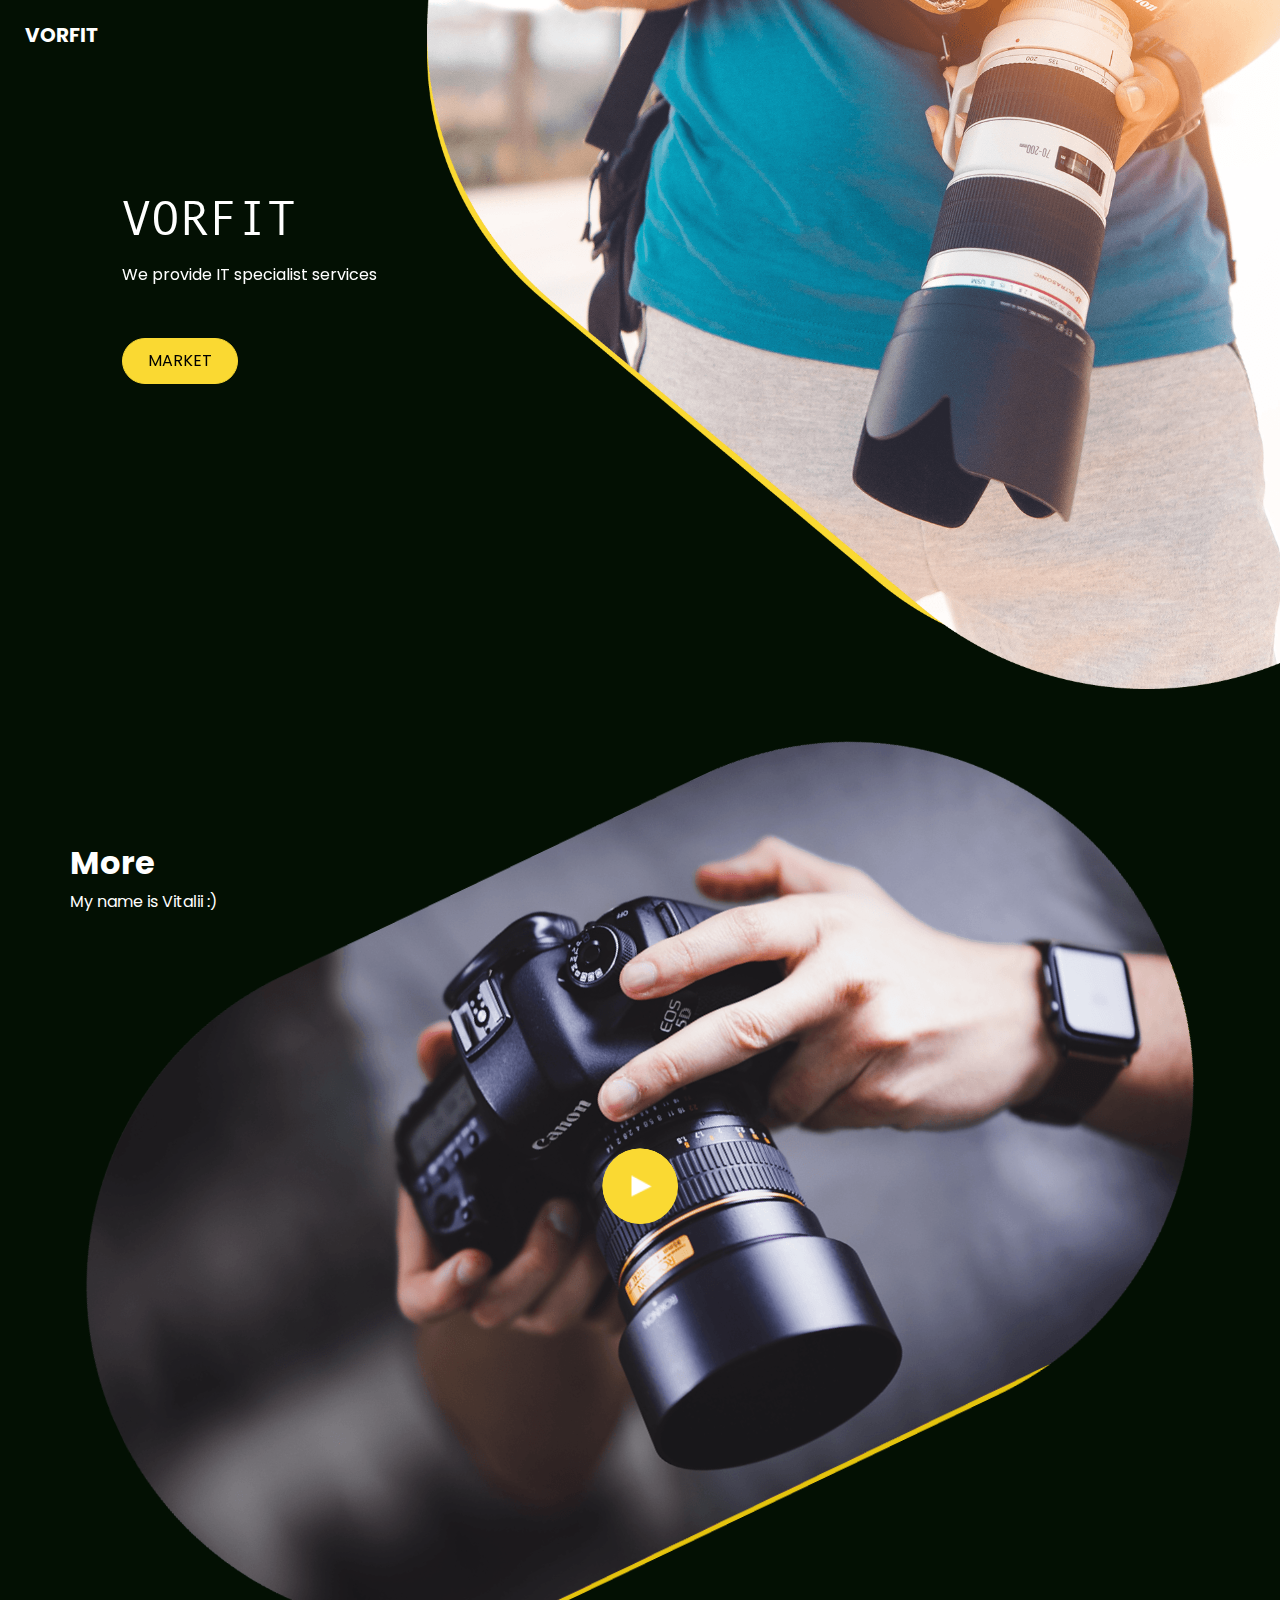
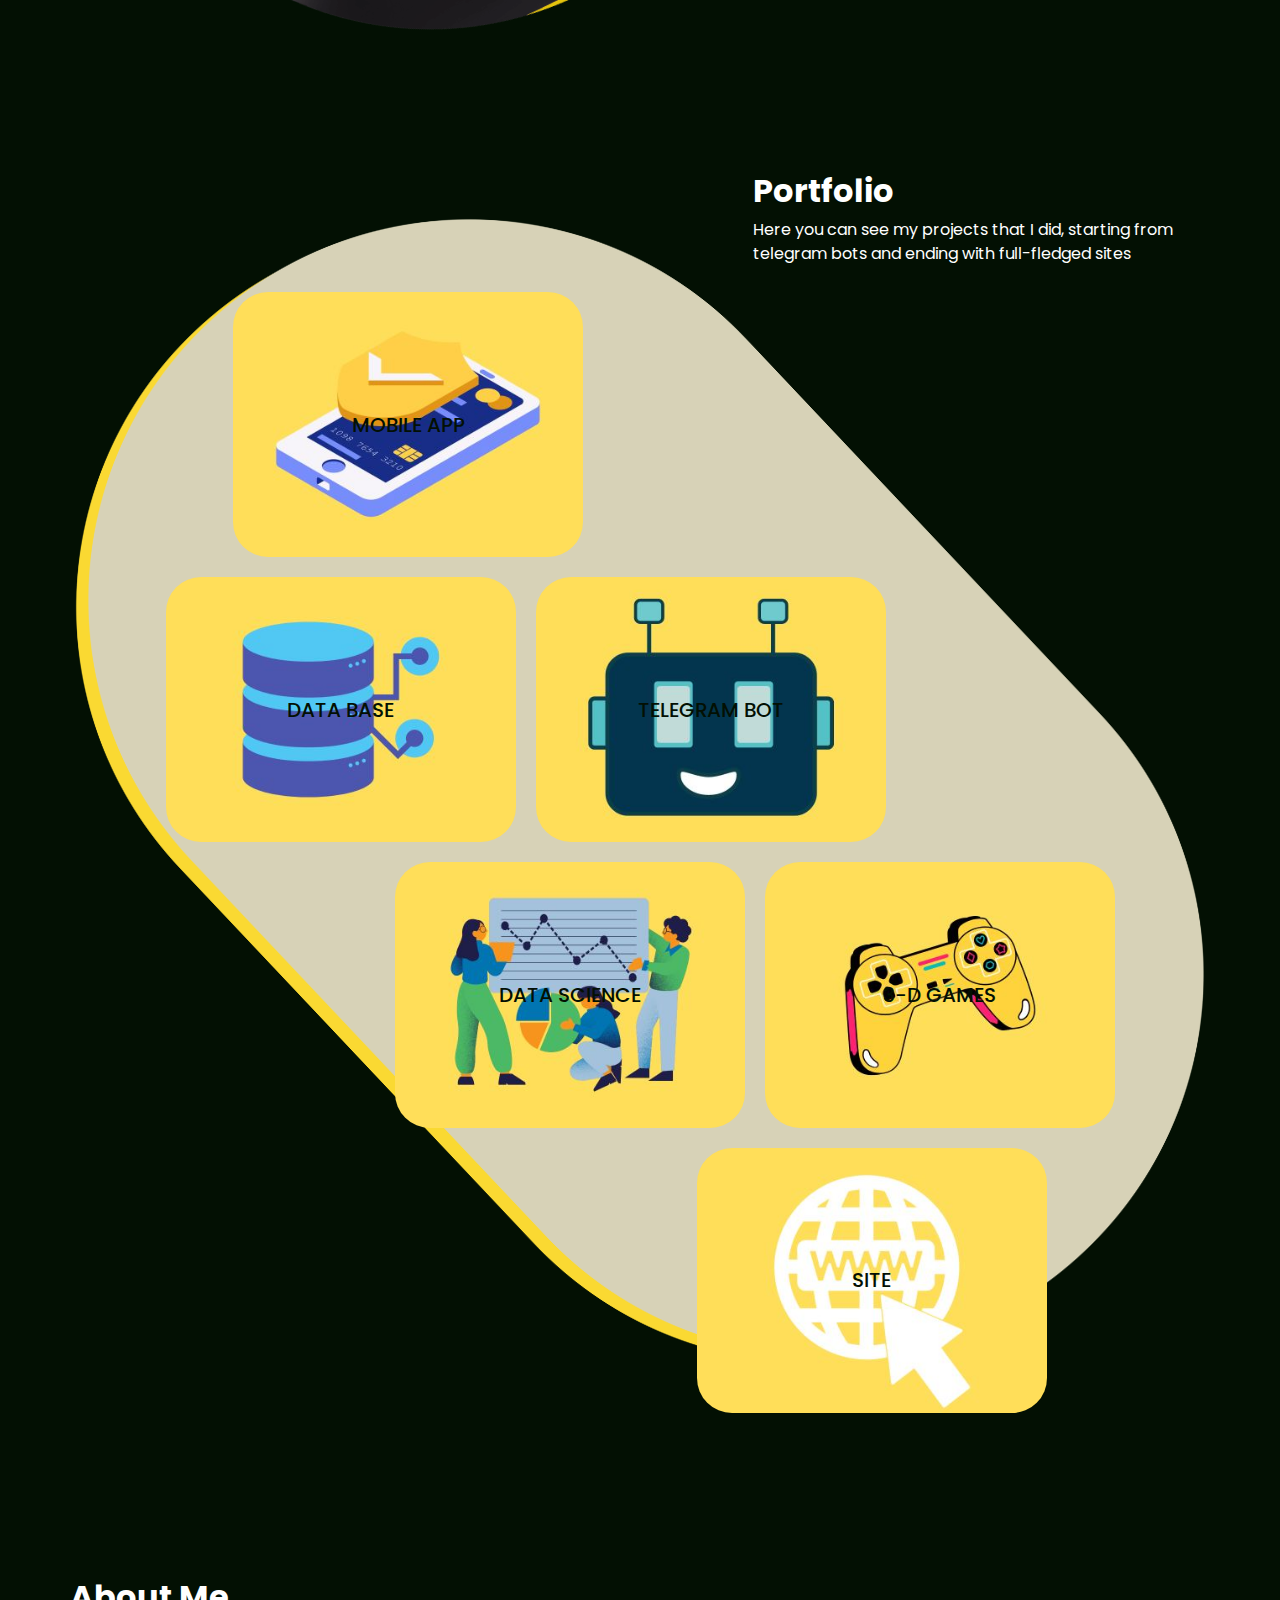
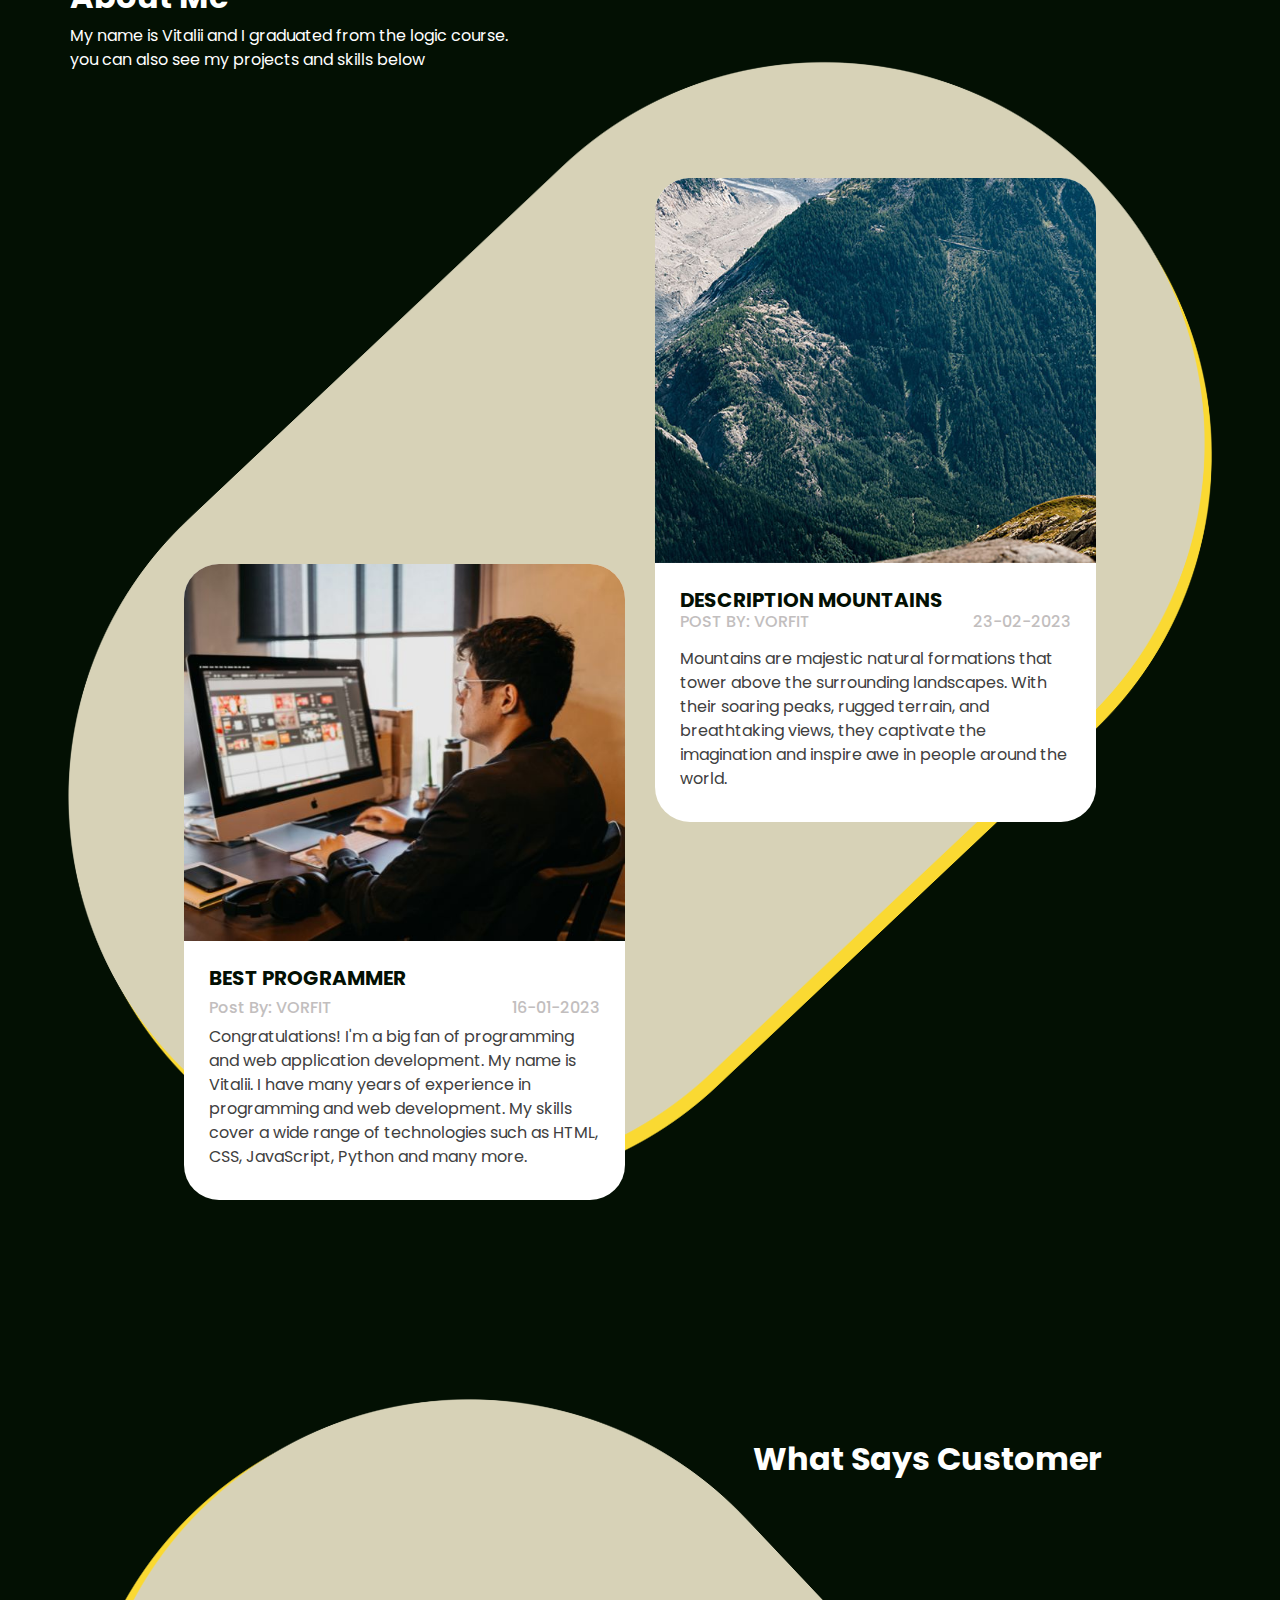
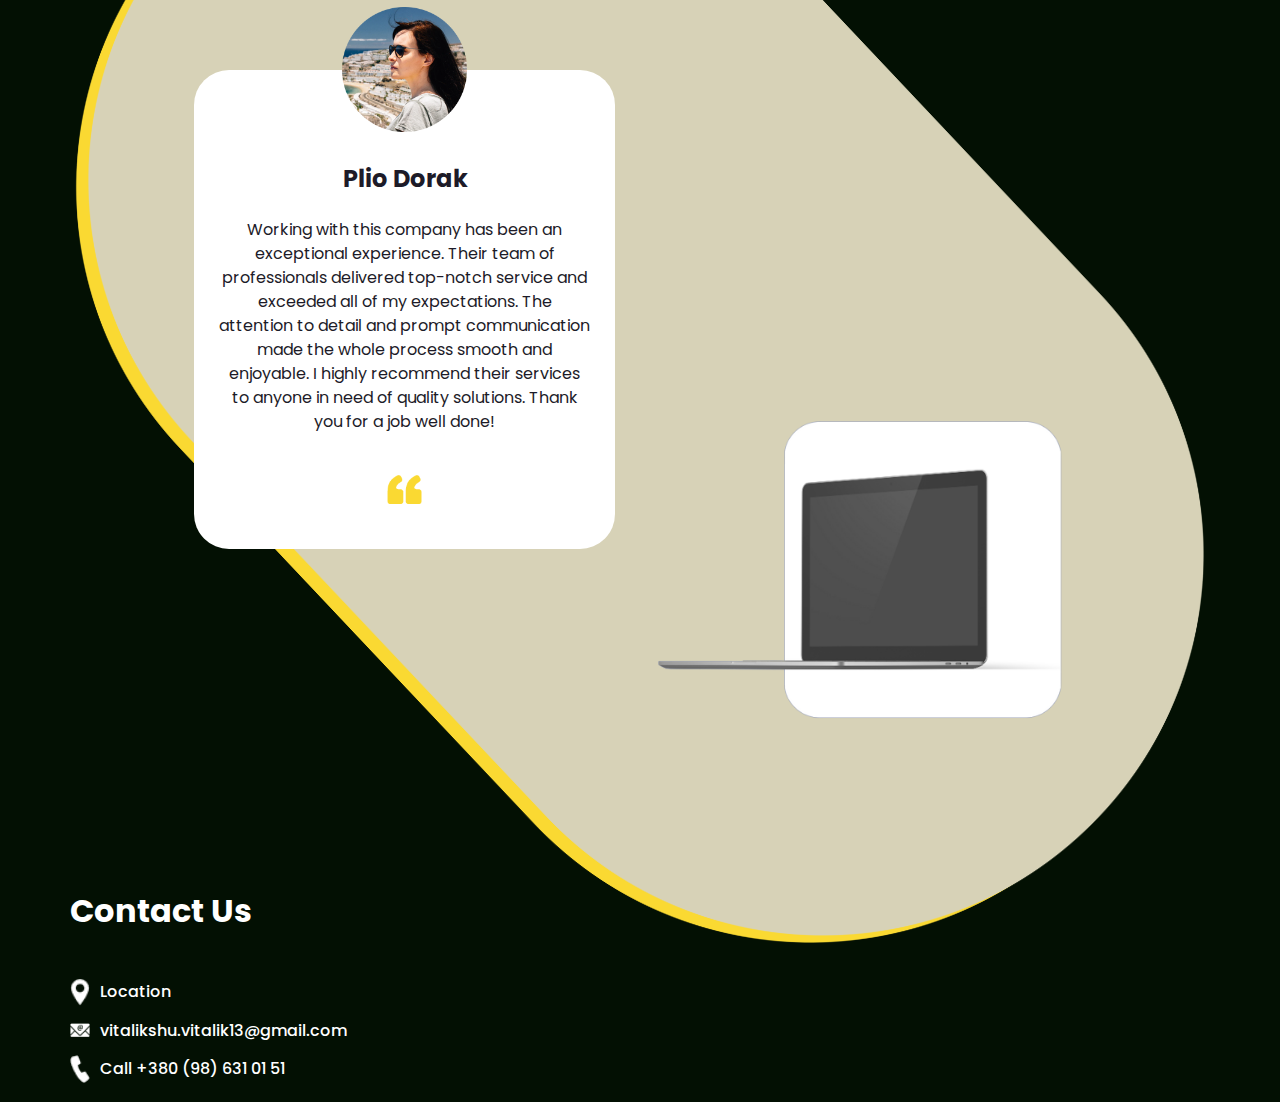
==== Site/templates/index.html @ 0510f601 "Add files via upload" ====
<!DOCTYPE html>
<html lang="en">

<head>
  <!-- Basic -->
  <meta charset="utf-8" />
  <meta http-equiv="X-UA-Compatible" content="IE=edge" />
  <!-- Mobile Metas -->
  <meta name="viewport" content="width=device-width, initial-scale=1, shrink-to-fit=no" />
  <!-- Site Metas -->
  <meta name="keywords" content="" />
  <meta name="description" content="" />
  <meta name="author" content="" />

  <title>VORFIT</title>

  <!-- slider stylesheet -->
  <link rel="stylesheet" type="text/css" href="https://cdnjs.cloudflare.com/ajax/libs/OwlCarousel2/2.3.4/assets/owl.carousel.min.css" />

  <!-- bootstrap core css -->
  <link rel="stylesheet" type="text/css" href="../static/css/bootstrap.css" />

  <!-- Custom styles for this template -->
  <link href="../static/css/style.css" rel="stylesheet" />
  <!-- responsive style -->
  <link href="../static/css/responsive.css" rel="stylesheet" />
</head>

<body>
  <div class="hero_area">
    <!-- header section strats -->
    <header class="header_section">
      <div class="container-fluid">
        <nav class="navbar navbar-expand-lg custom_nav-container d-block">
          <div class="main_nav_menu">
            <a class="navbar-brand" href="/">
              <span>
                VORFIT
              </span>
            </a>
            </div>
          </div>
        </nav>
      </div>
    </header>
    <!-- end header section -->

    <!-- slider section -->
    <section class=" slider_section position-relative">
      <div class="container-fluid">
        <div class="row slider-row">
          <div class="col-lg-3 offset-lg-1">
            <div id="carouselExampleIndicators" class="carousel slide" data-ride="carousel">
              <div class="carousel-inner">
                <div class="carousel-item active">
                  <div class="detail-box">
                    <h1>
                      VORFIT <br />

                    </h1>
                    <p>
                     We provide IT specialist services
                    </p>
                    <div>
                      <a href="/market">
                        Market
                      </a>
                    </div>
                  </div>
                </div>
                <div class="carousel-item">
                  <div class="detail-box">
                    <h1>
                      VORFIT <br />

                    </h1>
                    <p>
                        We provide IT specialist services
                    </p>
                    <div>
                      <a href="/market">
                        Market
                      </a>
                    </div>
                  </div>
                </div>
              </div>
              <div class="carousel_control-box">
                
              </div>
            </div>
          </div>
          <div class="col-lg-8 px-0">
            <div class="img-box">
              <img src="../static/img/slider-img.png" alt="" />
            </div>
          </div>
        </div>
      </div>
    </section>
  </div>



  <section class="about_section layout_padding">
    <div class="container">
      <div class="row">
        <div class="col-md-5">
          <div class="detail-box">
            <div class="heading_container">
              <h2>
                More
              </h2>
              <p>
                My name is Vitalii :)
              </p>
            </div>
          </div>
        </div>
      </div>
    </div>
    <div class="img-box">
      <div class="play_btn">
        <a href="#">
          <img src="../static/img/play.png" alt="" />
        </a>
      </div>
      <img src="../static/img/about-img.png" class="about-img" alt="" />
    </div>
  </section>


  <section class="gallery_section layout_padding-top">
    <div class="container">
      <div class="row">
        <div class="col-lg-5 ml-auto">
          <div class="heading_container">
            <h2>
              Portfolio
            </h2>
            <p>
                Here you can see my projects that I did, starting from telegram bots and ending with full-fledged sites
            </p>
          </div>
        </div>
      </div>
    </div>
    <div class="gallery_container">
      <div class="gallery_bg">
        <img src="../static/img/gallery-bg.png" alt="" />
      </div>
      <div class="container">
        <div class="gallery_box">
          <div class="box b1">
            <div class="img-box">
              <img src="../static/img/gallery-1.jpg" alt="" />
              <h5>
                Mobile App
              </h5>
            </div>
          </div>
          <div class="box b2">
            <div class="img-box">
              <img src="../static/img/gallery-2.jpg" alt="" />
              <h5>
                Data Base
              </h5>
            </div>
            <div class="img-box">
              <img src="../static/img/gallery-3.jpg" alt="" />
              <h5>
                Telegram Bot
              </h5>
            </div>
          </div>
          <div class="box b3">
            <div class="img-box">
              <img src="../static/img/gallery-4.jpg" alt="" />
              <h5>
                Data Science
              </h5>
            </div>
            <div class="img-box">
              <img src="../static/img/gallery-5.jpg" alt="" />
              <h5>
                3-D Games
              </h5>
            </div>
          </div>
          <div class="box b4">
            <div class="img-box">
              <img src="../static/img/gallery-6.jpg" alt="" />
              <h5>
                Site
              </h5>
            </div>
          </div>
        </div>
      </div>
    </div>
  </section>
  <!-- end gallery section -->

  <!-- blog section -->

  <section class="blog_section layout_padding">
    <div class="container">
      <div class="row">
        <div class="col-md-5">
          <div class="detail-box">
            <div class="heading_container">
              <h2>
                About Me
              </h2>
              <p>
                  My name is Vitalii and I graduated from the logic course. you can also see my projects and skills below
              </p>
            </div>
          </div>
        </div>
      </div>
    </div>
    <div class="blog_container">
      <div class="blog_bg">
        <img src="../static/img/gallery-bg.png" alt="" />
      </div>
      <div class="container">
        <div class="blog_box">
          <div class="row">
            <div class="col-md-6">
              <div class="box b1">
                <div class="img-box">
                  <img src="../static/img/blog1.jpg" alt="" />
                </div>
                <div class="blog-detail">
                  <div class="blog_title">
                    <h5>
                      Best Programmer
                    </h5>
                    <div class="blog_post">
                      <h6>
                        Post By: VORFIT
                      </h6>
                      <h6>
                        16-01-2023
                      </h6>
                    </div>
                  </div>
                  <p>
                     Congratulations! I'm a big fan of programming and web application development. My name is Vitalii. I have many years of experience in programming and web development. My skills cover a wide range of technologies such as HTML, CSS, JavaScript, Python and many more.
                  </p>
                </div>
              </div>
            </div>
            <div class="col-md-6">
              <div class="box b2">
                <div class="img-box">
                  <img src="../static/img/blog2.jpg" alt="" />
                </div>
                <div class="blog-detail">
                  <div class="blog_title">
                    <h5>
                      Description Mountains
                    <div class="blog_post">
                      <h6>
                        Post By: VORFIT
                      </h6>
                      <h6>
                        23-02-2023
                      </h6>
                    </div>
                  </div>
                  <p>
                    Mountains are majestic natural formations that tower above the surrounding landscapes. With their soaring peaks, rugged terrain, and breathtaking views, they captivate the imagination and inspire awe in people around the world.
                  </p>
                </div>
              </div>
            </div>
          </div>
        </div>
      </div>
    </div>
  </section>

  <!-- end blog section -->

  <!-- client section -->

  <section class="client_section layout_padding">
    <div class="container">
      <div class="row">
        <div class="col-lg-5 ml-auto">
          <div class="heading_container">
            <h2>
              What Says Customer
            </h2>
          </div>
        </div>
      </div>
    </div>
    <div class="client_container">
      <div class="client_bg">
        <img src="../static/img/gallery-bg.png" alt="" />
      </div>
      <div class="container">
        <div class="client_box">
          <div class="row">
            <div class="col-lg-6">
              <div class="box b1">
                <div class="client_content-box layout_padding">
                        <div class="img-box">
                          <img src="../static/img/client.png" alt="" />
                        </div>
                        <div class="detail-box">
                          <h4>
                            Plio Dorak
                          </h4>
                          <p>
                             Working with this company has been an exceptional experience. Their team of professionals delivered top-notch service and exceeded all of my expectations. The attention to detail and prompt communication made the whole process smooth and enjoyable. I highly recommend their services to anyone in need of quality solutions. Thank you for a job well done!
                          </p>
                          <img src="../static/img/quote.png" alt="" />
                        </div>

                </div>
              </div>
            </div>
            <div class="col-lg-6">
              <div class="box b2">
                <div class="camera_img-box">
                  <img src="../static/img/camera.png" alt="" />
                </div>
              </div>
            </div>
          </div>
        </div>
      </div>
    </div>
  </section>

  <!-- end client section -->

  <!-- info section -->

  <section class="info_section ">
    <div class="info_container layout_padding-top">
      <div class="container">
        <div class="heading_container">
          <h2>
            Contact Us
          </h2>
        </div>
        <div class="info_main">
          <div class="row">
            <div class="col-md-4 col-lg-3">
              <div class="info_contact ">
                <a href="#" class="link-box">
                  <div class="img-box">
                    <img src="../static/img/location.png" alt="" />
                  </div>
                  <div class="detail-box">
                    <h6>
                      Location
                    </h6>
                  </div>
                </a>
                <a href="#" class="link-box">
                  <div class="img-box">
                    <img src="../static/img/mail.png" alt="" />
                  </div>
                  <div class="detail-box">
                    <h6>
                      vitalikshu.vitalik13@gmail.com
                    </h6>
                  </div>
                </a>
                <a href="#" class="link-box">
                  <div class="img-box">
                    <img src="../static/img/call.png" alt="" />
                  </div>
                  <div class="detail-box">
                    <h6>
                      Call +380 (98) 631 01 51
                    </h6>
                  </div>
                </a>
              </div>
            </div>
            </div>
          </div>
        </div>
      </div>
    </div>
  </section>



</body>

</html>
---- Site/static/css/style.css ----
@import url("https://fonts.googleapis.com/css2?family=Open+Sans:wght@400;700&family=Poppins:wght@400;500;700&display=swap");
@font-face {
  font-family: "Andale Mono";
  src: url(../fonts/AndaleMono.ttf);
}

html {
  scroll-behavior: smooth;
  overflow-x: hidden;
}

body {
  font-family: "Poppins", sans-serif;
  color: #ffffff;
  background-color: #031003;
}

.layout_margin {
  margin-top: 90px;
  margin-bottom: 90px;
}

.layout_padding {
  padding-top: 120px;
  padding-bottom: 120px;
}

.layout_padding2 {
  padding-top: 45px;
  padding-bottom: 45px;
}

.layout_padding2-top {
  padding-top: 45px;
}

.layout_padding2-bottom {
  padding-bottom: 45px;
}

.layout_padding-top {
  padding-top: 120px;
}

.layout_padding-bottom {
  padding-bottom: 120px;
}

.heading_container {
  display: -webkit-box;
  display: -ms-flexbox;
  display: flex;
  -webkit-box-orient: vertical;
  -webkit-box-direction: normal;
      -ms-flex-direction: column;
          flex-direction: column;
  -webkit-box-align: start;
      -ms-flex-align: start;
          align-items: flex-start;
  color: #ffffff;
}

.heading_container h2 {
  font-weight: bold;
}

.heading_container a {
  display: inline-block;
  background: #fad932;
  color: #000000;
  padding: 10px 35px;
  border-radius: 30px;
  border: 1px solid #fad932;
  -webkit-transition: all 0.3s;
  transition: all 0.3s;
  text-transform: uppercase;
  margin-top: 15px;
}

.heading_container a:hover {
  background: transparent;
  color: #fad932;
}

@-webkit-keyframes hueAnimate {
  0% {
    -webkit-filter: hue-rotate(0deg);
            filter: hue-rotate(0deg);
  }
  100% {
    -webkit-filter: hue-rotate(360deg);
            filter: hue-rotate(360deg);
  }
}

@keyframes hueAnimate {
  0% {
    -webkit-filter: hue-rotate(0deg);
            filter: hue-rotate(0deg);
  }
  100% {
    -webkit-filter: hue-rotate(360deg);
            filter: hue-rotate(360deg);
  }
}

/*header section*/
.hero_area {
  position: relative;
}

.sub_page .info_section .social_box {
  -webkit-filter: invert(100%);
          filter: invert(100%);
}

.header_section .container-fluid {
  padding-right: 25px;
  padding-left: 25px;
}

.header_section .nav_container {
  margin: 0 auto;
}

.custom_nav-container.navbar-expand-lg .navbar-nav .nav-link img {
  width: 22px;
  margin-right: 15px;
}

.custom_nav-container.navbar-expand-lg .navbar-nav .nav-link {
  padding: 0px 25px;
  color: #fefeff;
  text-align: center;
  font-family: "Roboto", sans-serif;
}

.custom_menu-btn {
  z-index: 9;
  position: absolute;
  left: 0;
  top: 15px;
}

.custom_menu-btn button {
  outline: none;
  border: none;
  background-color: transparent;
}

.custom_menu-btn span {
  display: block;
  width: 35px;
  height: 5px;
  background-color: #fff;
  margin: 7px 0;
  -webkit-transition: all 0.3s;
  transition: all 0.3s;
}

.custom_menu-btn .s-2 {
  -webkit-transition: all 0.1s;
  transition: all 0.1s;
}

.menu_btn-style {
  position: fixed;
  left: 22px;
  top: 15px;
}

.menu_btn-style button {
  -webkit-transform: translateX(14px);
          transform: translateX(14px);
}

.menu_btn-style button .s-1 {
  -webkit-transform: rotate(45deg) translateY(17px);
          transform: rotate(45deg) translateY(17px);
}

.menu_btn-style button .s-2 {
  -webkit-transform: translateX(-100px);
          transform: translateX(-100px);
}

.menu_btn-style button .s-3 {
  -webkit-transform: rotate(-45deg) translateY(-17px);
          transform: rotate(-45deg) translateY(-17px);
}

.position-unset {
  position: unset;
}

.navbar-expand-lg .navbar-collapse {
  -webkit-box-flex: 0;
      -ms-flex-positive: 0;
          flex-grow: 0;
}

.overlay {
  height: 100%;
  width: 0;
  position: fixed;
  z-index: 1;
  top: 0;
  left: 0;
  background: rgba(3, 16, 3, 0.95);
  overflow-x: hidden;
  -webkit-transition: 0.5s;
  transition: 0.5s;
}

.overlay .closebtn {
  position: absolute;
  top: 0;
  right: 30px;
  font-size: 60px;
}

.overlay a {
  display: inline-block;
  padding: 10px 15px;
  text-decoration: none;
  font-size: 18px;
  text-transform: uppercase;
  color: #ffffff;
  margin: 10px 0;
  display: block;
  -webkit-transition: 0.3s;
  transition: 0.3s;
  border: 1.5px solid #ffffff;
  border-radius: 5px;
  width: 190px;
}

.overlay a:hover {
  border-color: transparent;
  background-color: #ffffff;
}

.overlay-content {
  position: relative;
  top: 20%;
  width: 100%;
  text-align: center;
  margin-top: 30px;
  display: -webkit-box;
  display: -ms-flexbox;
  display: flex;
  -webkit-box-orient: vertical;
  -webkit-box-direction: normal;
      -ms-flex-direction: column;
          flex-direction: column;
  -webkit-box-align: center;
      -ms-flex-align: center;
          align-items: center;
}

.menu_width {
  width: 100%;
}

.scroll-y-hidden {
  overflow-y: hidden;
}

a,
a:hover,
a:focus {
  text-decoration: none;
}

a:hover,
a:focus {
  color: initial;
}

.btn,
.btn:focus {
  outline: none !important;
  -webkit-box-shadow: none;
          box-shadow: none;
}

.fk_width {
  width: 105px;
}

.custom_nav-container .nav_search-btn {
  background-image: url(../img/search-icon.png);
  background-size: 18px;
  background-repeat: no-repeat;
  width: 35px;
  height: 35px;
  padding: 0;
  border: none;
  background-position: center;
}

.navbar-brand {
  display: -webkit-box;
  display: -ms-flexbox;
  display: flex;
}

.navbar-brand span {
  color: #ffffff;
  font-weight: bold;
  text-transform: uppercase;
}

.custom_nav-container {
  z-index: 99999;
  padding: 15px 0;
  -webkit-box-pack: start;
      -ms-flex-pack: start;
          justify-content: flex-start;
}

.custom_nav-container .navbar-toggler {
  outline: none;
}

.custom_nav-container .navbar-toggler .navbar-toggler-icon {
  background-image: url(../images/menu.png);
  background-size: 55px;
}

.main_nav_menu {
  display: -webkit-box;
  display: -ms-flexbox;
  display: flex;
}

.user_option {
  display: -webkit-box;
  display: -ms-flexbox;
  display: flex;
  -webkit-box-align: center;
      -ms-flex-align: center;
          align-items: center;
  margin-left: 45px;
}

.user_option a {
  display: -webkit-box;
  display: -ms-flexbox;
  display: flex;
  -webkit-box-align: center;
      -ms-flex-align: center;
          align-items: center;
  margin-right: 35px;
  color: #ffffff;
  text-transform: uppercase;
}

.user_option a img {
  width: 20px;
  margin-right: 10px;
}

.user_option a span {
  color: #ffffff;
}

/*end header section*/
.slider_section {
  padding-top: 45px;
}

.slider_section #carouselExampleIndicators {
  -webkit-box-flex: 1;
      -ms-flex: 1;
          flex: 1;
}

.slider_section .detail-box {
  color: #ffffff;
  margin-top: 75px;
}

.slider_section .detail-box h1 {
  font-size: 3rem;
  font-family: "Andale Mono";
}

.slider_section .detail-box p {
  margin-top: 15px;
}

.slider_section .detail-box a {
  display: inline-block;
  background: #fad932;
  color: #000000;
  padding: 10px 25px;
  border-radius: 30px;
  border: 1px solid #fad932;
  -webkit-transition: all 0.3s;
  transition: all 0.3s;
  text-transform: uppercase;
  margin-top: 35px;
}

.slider_section .detail-box a:hover {
  background: transparent;
  color: #fad932;
}

.slider_section .img-box {
  margin-top: -125px;
}

.slider_section .img-box img {
  width: 100%;
}

.slider_section .img-box::before {
  content: "";
  position: absolute;
  top: -135px;
  left: 0;
  width: 100%;
  height: 100%;
  background: -webkit-gradient(linear, left top, left bottom, from(#000000), color-stop(transparent), to(transparent));
  background: linear-gradient(to bottom, #000000, transparent, transparent);
  z-index: 1;
  display: none;
}

.slider_section .carousel_control-box {
  display: -webkit-box;
  display: -ms-flexbox;
  display: flex;
  -webkit-box-align: center;
      -ms-flex-align: center;
          align-items: center;
  margin-top: 45px;
}

.slider_section .carousel_btn-container {
  width: 95px;
  min-width: 95px;
  display: -webkit-box;
  display: -ms-flexbox;
  display: flex;
  -webkit-box-pack: justify;
      -ms-flex-pack: justify;
          justify-content: space-between;
  z-index: 999;
}

.slider_section .carousel_btn-container .carousel-control-prev,
.slider_section .carousel_btn-container .carousel-control-next {
  position: unset;
  width: 45px;
  height: 45px;
  border: none;
  border-radius: 100%;
  opacity: 1;
  background-repeat: no-repeat;
  background-size: 10px;
  background-position: center;
  border: 1.5px solid #ffffff;
  background-color: transparent;
}

.slider_section .carousel_btn-container .carousel-control-prev:hover,
.slider_section .carousel_btn-container .carousel-control-next:hover {
  background-color: #fad932;
  border-color: transparent;
}

.slider_section .carousel_btn-container .carousel-control-prev {
  background-image: url(../img/prev.png);
}

.slider_section .carousel_btn-container .carousel-control-next {
  background-image: url(../img/next.png);
}

.slider_section .carousel-indicators {
  width: 550px;
  min-width: 550px;
  position: relative;
  margin: 0;
  margin-left: 35px;
  -webkit-box-pack: justify;
      -ms-flex-pack: justify;
          justify-content: space-between;
}

.slider_section .carousel-indicators::before {
  content: "";
  width: calc(100% - 75px);
  height: 1px;
  position: absolute;
  top: 50%;
  left: calc(50% - 8px);
  -webkit-transform: translate(-50%, -50%);
          transform: translate(-50%, -50%);
  background-color: #ffffff;
}

.slider_section .carousel-indicators .ol_design {
  width: 20px;
  height: 20px;
  position: absolute;
  top: 50%;
  left: calc(0% + 35px);
  -webkit-transform: translate(-50%, -50%);
          transform: translate(-50%, -50%);
  border-radius: 100%;
  background-color: #fad932;
  -webkit-transition: all .3s;
  transition: all .3s;
  z-index: 2;
}

.slider_section .carousel-indicators li {
  height: auto;
  border: none;
  opacity: 1;
  color: #ffffff;
  text-indent: 0;
  background-color: transparent;
}

.about_section .detail-box {
  margin: 35px auto;
  position: relative;
  z-index: 2;
}

.about_section .img-box {
  width: 90%;
  margin: auto;
  position: relative;
  background-repeat: no-repeat;
  margin-top: -125px;
}

.about_section .img-box .play_btn {
  background: #fad932;
  display: -webkit-box;
  display: -ms-flexbox;
  display: flex;
  -webkit-box-align: center;
      -ms-flex-align: center;
          align-items: center;
  -webkit-box-pack: center;
      -ms-flex-pack: center;
          justify-content: center;
  border-radius: 100%;
  width: 75px;
  height: 75px;
  position: absolute;
  z-index: 3;
  top: 50%;
  left: 50%;
  -webkit-transform: translate(-50%, -50%);
          transform: translate(-50%, -50%);
}

.about_section .img-box .play_btn button {
  -webkit-box-shadow: none;
          box-shadow: none;
  background-color: transparent;
  border: none;
  position: relative;
  z-index: 5;
}

.about_section .img-box .play_btn a {
  background: #fad932;
  display: -webkit-box;
  display: -ms-flexbox;
  display: flex;
  -webkit-box-align: center;
      -ms-flex-align: center;
          align-items: center;
  -webkit-box-pack: center;
      -ms-flex-pack: center;
          justify-content: center;
  border-radius: 100%;
  width: 75px;
  height: 75px;
  position: relative;
  z-index: 5;
}

.about_section .img-box .play_btn img {
  width: 20px;
  margin-left: 3px;
}

.about_section .img-box .play_btn::before {
  content: "";
  width: 100%;
  height: 100%;
  position: absolute;
  top: 50%;
  left: 50%;
  background: #fad932;
  opacity: 1;
  border-radius: 100%;
  -webkit-transform: translate(-50%, -50%);
          transform: translate(-50%, -50%);
}

.about_section .img-box .play_btn::before {
  z-index: 2;
  -webkit-animation: before-animation 1500ms infinite;
          animation: before-animation 1500ms infinite;
}

@-webkit-keyframes before-animation {
  0% {
    -webkit-transform: translateX(-50%) translateY(-50%) translateZ(0) scale(1);
            transform: translateX(-50%) translateY(-50%) translateZ(0) scale(1);
    opacity: 1;
  }
  100% {
    -webkit-transform: translateX(-50%) translateY(-50%) translateZ(0) scale(1.5);
            transform: translateX(-50%) translateY(-50%) translateZ(0) scale(1.5);
    opacity: 0;
  }
}

@keyframes before-animation {
  0% {
    -webkit-transform: translateX(-50%) translateY(-50%) translateZ(0) scale(1);
            transform: translateX(-50%) translateY(-50%) translateZ(0) scale(1);
    opacity: 1;
  }
  100% {
    -webkit-transform: translateX(-50%) translateY(-50%) translateZ(0) scale(1.5);
            transform: translateX(-50%) translateY(-50%) translateZ(0) scale(1.5);
    opacity: 0;
  }
}

.about_section .img-box .about-img {
  width: 100%;
  -webkit-transform: rotate(-25deg);
          transform: rotate(-25deg);
  -webkit-animation: hueAnimate .7s infinite;
          animation: hueAnimate .7s infinite;
}

.about_section .btn-box {
  display: -webkit-box;
  display: -ms-flexbox;
  display: flex;
  -webkit-box-pack: center;
      -ms-flex-pack: center;
          justify-content: center;
  margin-top: 75px;
  margin-bottom: 175px;
}

.about_section .btn-box a {
  display: inline-block;
  background: #ffffff;
  color: #000000;
  padding: 10px 40px;
  border-radius: 30px;
  border: 1px solid #ffffff;
  -webkit-transition: all 0.3s;
  transition: all 0.3s;
}

.about_section .btn-box a:hover {
  background: transparent;
  color: #ffffff;
}

.gallery_section .gallery_container {
  position: relative;
  max-width: 1500px;
  margin: auto;
}

.gallery_section .gallery_container .gallery_bg {
  position: absolute;
  width: 100%;
  top: 10%;
  margin-left: 0;
  -webkit-transform: rotate(45deg);
          transform: rotate(45deg);
  z-index: -1;
}

.gallery_section .gallery_container .gallery_bg img {
  width: 100%;
}

.gallery_section .gallery_container .gallery_box {
  width: 85%;
  margin: auto;
}

.gallery_section .gallery_container .box {
  display: -webkit-box;
  display: -ms-flexbox;
  display: flex;
}

.gallery_section .gallery_container .box.b1 .img-box {
  margin-left: 8%;
}

.gallery_section .gallery_container .box.b3 {
  -webkit-box-pack: end;
      -ms-flex-pack: end;
          justify-content: flex-end;
}

.gallery_section .gallery_container .box.b4 {
  -webkit-box-pack: end;
      -ms-flex-pack: end;
          justify-content: flex-end;
}

.gallery_section .gallery_container .box.b4 .img-box {
  margin-right: 8%;
}

.gallery_section .gallery_container .box .img-box {
  position: relative;
  margin: 10px;
  border-radius: 35px;
  overflow: hidden;
  width: 350px;
}

.gallery_section .gallery_container .box .img-box img {
  width: 100%;
}

.gallery_section .gallery_container .box .img-box h5 {
  color: #031003;
  position: absolute;
  margin: 0;
  top: 50%;
  left: 50%;
  -webkit-transform: translate(-50%, -50%);
          transform: translate(-50%, -50%);
  text-transform: uppercase;
}

.blog_section .detail-box {
  margin: 35px auto;
  position: relative;
  z-index: 2;
}

.blog_section .blog_container {
  position: relative;
  max-width: 1500px;
  margin: auto;
}

.blog_section .blog_container .blog_bg {
  position: absolute;
  width: 100%;
  top: 10%;
  margin-left: 0;
  -webkit-transform: rotate(-45deg);
          transform: rotate(-45deg);
  z-index: -1;
}

.blog_section .blog_container .blog_bg img {
  width: 100%;
}

.blog_section .blog_box {
  width: 80%;
  margin: auto;
}

.blog_section .box {
  margin-top: 55px;
  background-color: #ffffff;
  border-radius: 35px;
  overflow: hidden;
}

.blog_section .box.b1 {
  margin-top: 100%;
}

.blog_section .box .img-box {
  position: relative;
}

.blog_section .box .img-box img {
  width: 100%;
}

.blog_section .box .blog-detail {
  padding: 25px 25px 15px;
}

.blog_section .box .blog-detail .blog_post {
  display: -webkit-box;
  display: -ms-flexbox;
  display: flex;
  -webkit-box-pack: justify;
      -ms-flex-pack: justify;
          justify-content: space-between;
}

.blog_section .box .blog-detail .blog_post h6 {
  color: #c2bebe;
}

.blog_section .box .blog-detail h5 {
  color: #031003;
  text-transform: uppercase;
  font-weight: bold;
}

.blog_section .box .blog-detail p {
  color: #404040;
}

.client_section .client_container {
  position: relative;
  max-width: 1500px;
  margin: auto;
}

.client_section .client_container .client_bg {
  position: absolute;
  width: 100%;
  top: 10%;
  margin-left: 0;
  -webkit-transform: rotate(45deg);
          transform: rotate(45deg);
  z-index: -1;
}

.client_section .client_container .client_bg img {
  width: 100%;
}

.client_section .client_box {
  width: 80%;
  margin: auto;
}

.client_section .box {
  position: relative;
}

.client_section .client_content-box {
  display: -webkit-box;
  display: -ms-flexbox;
  display: flex;
  -webkit-box-orient: vertical;
  -webkit-box-direction: normal;
      -ms-flex-direction: column;
          flex-direction: column;
  -webkit-box-align: center;
      -ms-flex-align: center;
          align-items: center;
  text-align: center;
  margin: 0 10px;
}

.client_section .client_content-box .img-box {
  width: 125px;
  border-radius: 100%;
  margin-bottom: -62px;
  position: relative;
  z-index: 2;
}

.client_section .client_content-box .img-box img {
  width: 100%;
}

.client_section .client_content-box .detail-box {
  padding: 95px 25px 45px 25px;
  background-color: #ffffff;
  border-radius: 35px;
}

.client_section .client_content-box .detail-box h4 {
  color: #1d1b28;
  font-weight: bold;
}

.client_section .client_content-box .detail-box p {
  color: #1d1b28;
  margin-top: 25px;
}

.client_section .client_content-box .detail-box img {
  width: 35px;
  margin-top: 25px;
}

.client_section .carousel-control-prev,
.client_section .carousel-control-next {
  width: 50px;
  height: 50px;
  background-color: #000000;
  opacity: 1;
  top: 50%;
  background-repeat: no-repeat;
  background-position: center;
  background-size: 12px;
  border-radius: 5px;
}

.client_section .carousel-control-prev:hover,
.client_section .carousel-control-next:hover {
  background-color: #fad932;
}

.client_section .carousel-control-prev {
  background-image: url(../img/prev-arrow.png);
  left: -65px;
}

.client_section .carousel-control-next {
  background-image: url(../img/next-arrow.png);
  right: -65px;
}

.client_section .camera_img-box {
  margin-top: 115%;
}

.client_section .camera_img-box img {
  width: 100%;
}

/* info section */
.info_section {
  position: relative;
  margin-top: -125px;
}

.info_section .heading_container {
  margin-bottom: 25px;
}

.info_section .info_main .row {
  -webkit-box-align: center;
      -ms-flex-align: center;
          align-items: center;
}

.info_section .info_logo {
  display: -webkit-box;
  display: -ms-flexbox;
  display: flex;
}

.info_section .info_logo img {
  width: 65px;
}

.info_section .social_box {
  display: -webkit-box;
  display: -ms-flexbox;
  display: flex;
  -webkit-box-align: center;
      -ms-flex-align: center;
          align-items: center;
  -webkit-box-pack: center;
      -ms-flex-pack: center;
          justify-content: center;
}

.info_section .social_box a {
  margin: 0 10px;
}

.info_section a {
  text-transform: none;
}

.info_section h5 {
  margin-bottom: 12px;
  font-size: 24px;
  color: #3eb4b8;
}

.info_section p {
  color: #323232;
}

.info_section ul {
  padding: 0;
}

.info_section ul li {
  list-style-type: none;
  margin: 3px 0;
}

.info_section ul li a {
  color: #ffffff;
}

.info_section .info_link-box {
  display: -webkit-box;
  display: -ms-flexbox;
  display: flex;
  -webkit-box-orient: vertical;
  -webkit-box-direction: normal;
      -ms-flex-direction: column;
          flex-direction: column;
}

.info_section .info_contact .link-box {
  display: -webkit-box;
  display: -ms-flexbox;
  display: flex;
  -webkit-box-align: center;
      -ms-flex-align: center;
          align-items: center;
  margin: 15px 0;
  color: #ffffff;
}

.info_section .info_contact .link-box .img-box {
  display: -webkit-box;
  display: -ms-flexbox;
  display: flex;
  -webkit-box-pack: center;
      -ms-flex-pack: center;
          justify-content: center;
  -webkit-box-align: center;
      -ms-flex-align: center;
          align-items: center;
  margin-right: 10px;
}

.info_section .info_contact .link-box .img-box img {
  width: 20px;
}

.info_section .info_contact .link-box h6 {
  margin-bottom: 0;
}

/* end info section */
/* footer section*/
.footer_section {
  color: #ffffff;
}

.footer_section p {
  margin: 0;
  padding: 20px 0;
}

.footer_section a {
  color: #ffffff;
}

.modal-dialog {
  max-width: 800px;
  margin: 30px auto;
}

.modal-body {
  position: relative;
  padding: 0px;
}

.close {
  position: absolute;
  right: -30px;
  top: 0;
  z-index: 999;
  font-size: 2rem;
  font-weight: normal;
  color: #fff;
  opacity: 1;
}
/*# sourceMappingURL=style.css.map */
---- Site/static/css/responsive.css ----
/* @media (min-width:1500px) {
    .gallery_section .gallery_container .gallery_bg {
        max-width: 1500px;
        left: 10%;

    }
}

@media (min-width:2000px) {
    .gallery_section .gallery_container .gallery_bg {
        left: 15%;

    }
} */

@media (max-width: 1260px) {}

@media (max-width: 1120px) {}

@media (max-width: 992px) {
    .main_nav_menu {
        justify-content: space-between;
    }

    .user_option {
        margin-left: 0;
    }

    .navbar-brand {
        margin-right: 0;
    }

    .slider-row {
        flex-direction: column-reverse;
    }

    .slider_section .img-box {
        margin-top: -135px;
    }

    .slider_section .detail-box {
        margin-top: 0;
    }

    .slider_section .img-box::before {
        display: block;
    }

    .slider_section .carousel-indicators {
        width: 450px;
        min-width: 450px;
    }

    .about_section .img-box {
        width: 100%;
        padding: 0 5px;
        margin-top: 0;
    }

    .gallery_section .gallery_container .gallery_bg {
        top: -75px;
    }

    .gallery_section .gallery_container .gallery_box {
        margin-top: 200px;
    }

    .blog_section .blog_container .blog_bg {
        top: 0;
    }

    .blog_section .blog_box {
        width: 100%;
    }

    .blog_section .box.b1 {
        margin-top: 35%;
    }

    .client_section .client_box {
        width: 100%;
    }

    .client_section .box {
        margin-top: 75px;
    }

    .client_section .camera_img-box {
        margin-top: 45px;
        padding-left: 45px;
    }

    .footer_section {
        text-align: center;
    }

    .social_box {
        filter: invert(100%);
    }

}

@media (max-width: 856px) {

    .client_section .carousel-control-prev,
    .client_section .carousel-control-next {
        top: 100%;

    }

    .client_section .carousel-control-prev {
        left: 50%;
        transform: translate(-105%, -50%);
    }

    .client_section .carousel-control-next {
        right: 50%;
        transform: translate(105%, -50%);
    }
}

@media (max-width: 767px) {

    .layout_padding {
        padding-top: 90px;
        padding-bottom: 90px;
    }

    .layout_padding-top {
        padding-top: 90px;
    }

    .layout_padding-bottom {
        padding-bottom: 90px;
    }


    .info_section .info_top .info_form {
        margin-bottom: 35px;
    }

    .info_section .info_main .row>div {
        display: flex;
        flex-direction: column;
        align-items: center;
        text-align: center;
        margin-bottom: 25px;
    }

    .info_section .info_contact .link-box {
        justify-content: center;
    }

    .slider_section .carousel-indicators {
        width: 400px;
        min-width: 400px;
    }

    .gallery_section .gallery_container .box {
        flex-direction: column;
        align-items: center;

    }

    .gallery_section .gallery_container .gallery_box {
        width: 100%;
    }

    .gallery_section .gallery_container .box.b1 .img-box {
        margin-left: 10px;
    }

    .gallery_section .gallery_container .box.b4 .img-box {
        margin-right: 10px;
    }

    .info_section .heading_container {
        align-items: center;
    }
}

@media (max-width: 576px) {
    .slider_section .carousel_control-box {
        flex-direction: column;
        align-items: flex-start;
    }

    .slider_section .carousel-indicators {
        width: 100%;
        min-width: 100%;
        margin-left: 0;
        margin-top: 35px;
    }

    .slider_section .img-box::before {
        background: -webkit-gradient(linear, left top, left bottom, from(#000000), to(transparent));
        background: linear-gradient(to bottom, #000, transparent);
    }

    .gallery_section .gallery_container .box .img-box {
        width: 100%;
        border-radius: 10px;
    }

    .blog_section .box {
        border-radius: 25px;
    }
}

@media (max-width: 480px) {
    .main_nav_menu {
        justify-content: center;
    }

    .fk_width {
        width: 10px;
    }

    .user_option {
        display: none;
    }

    .about_section .img-box .play_btn,
    .about_section .img-box .play_btn a {
        width: 55px;
        height: 55px;
    }
}

@media (max-width: 420px) {}

@media (max-width: 360px) {}

@media (min-width: 1200px) {
    .container {
        max-width: 1170px;
    }

}
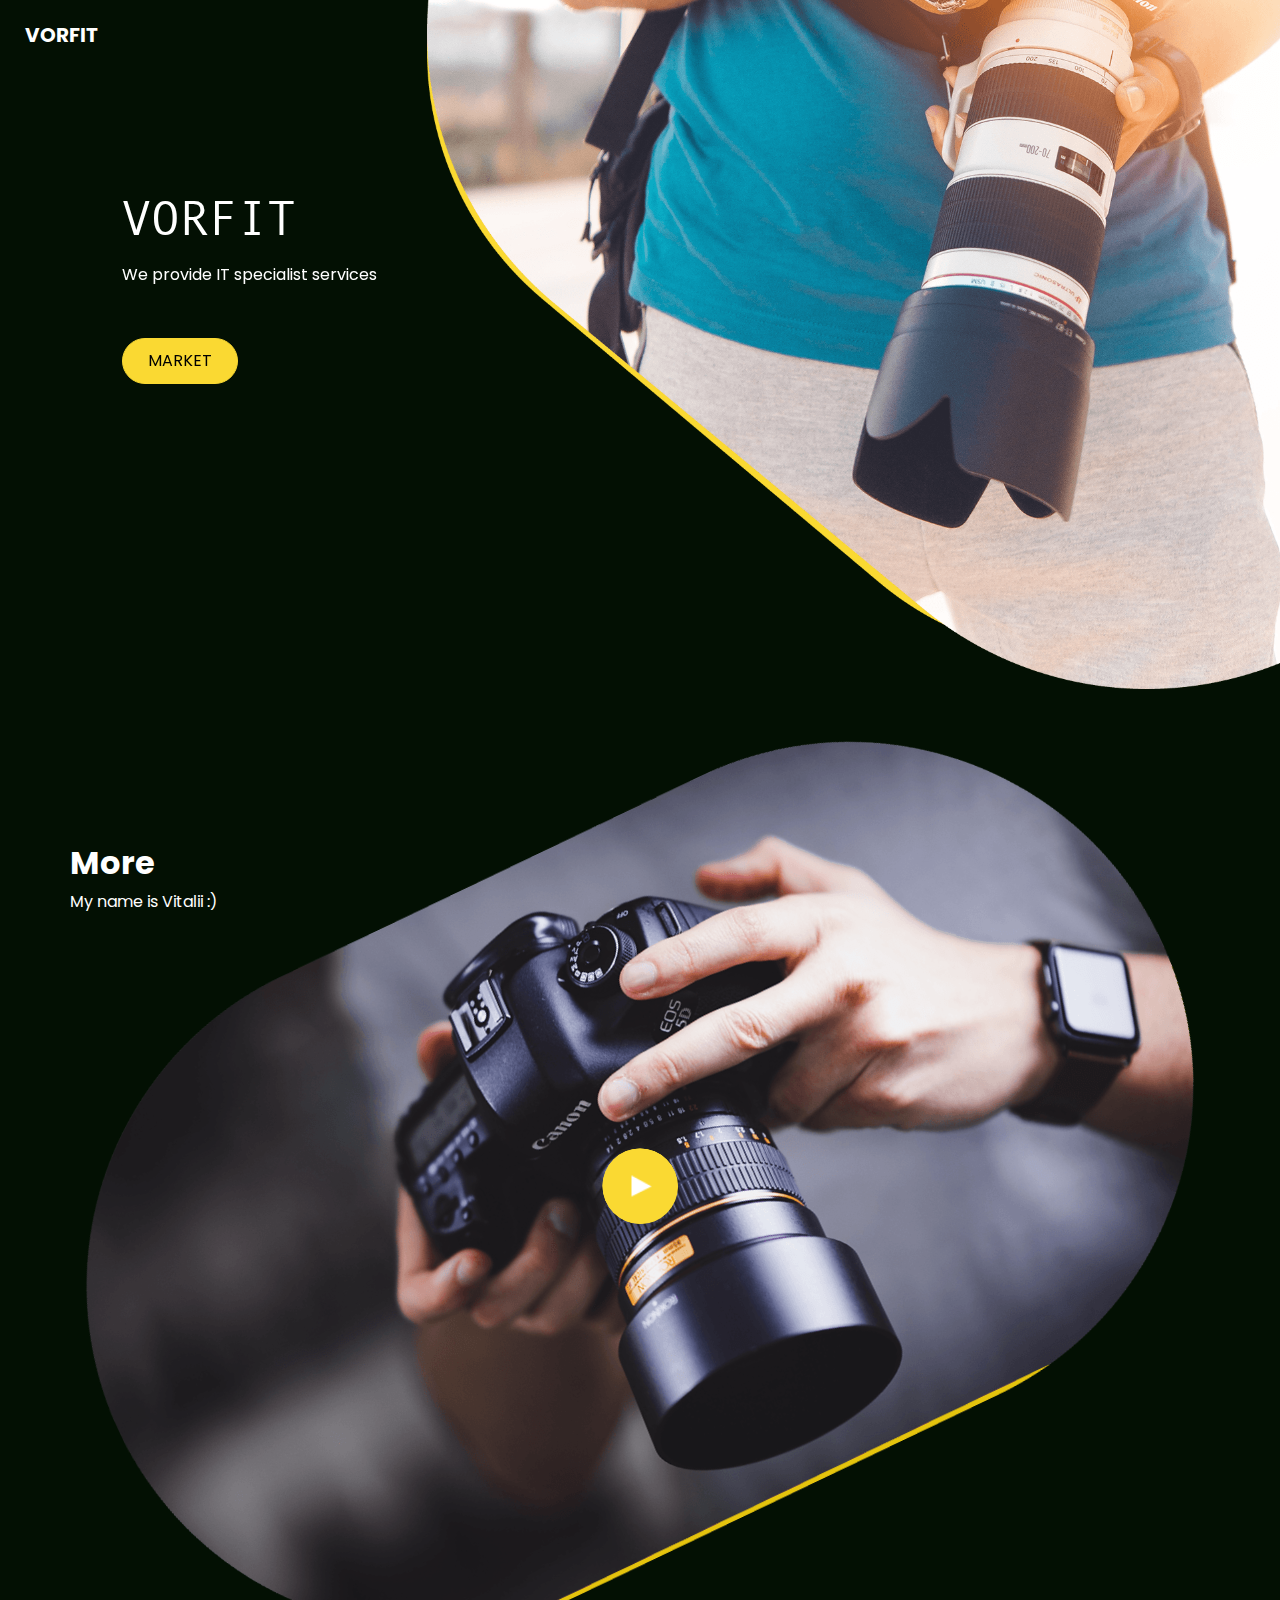
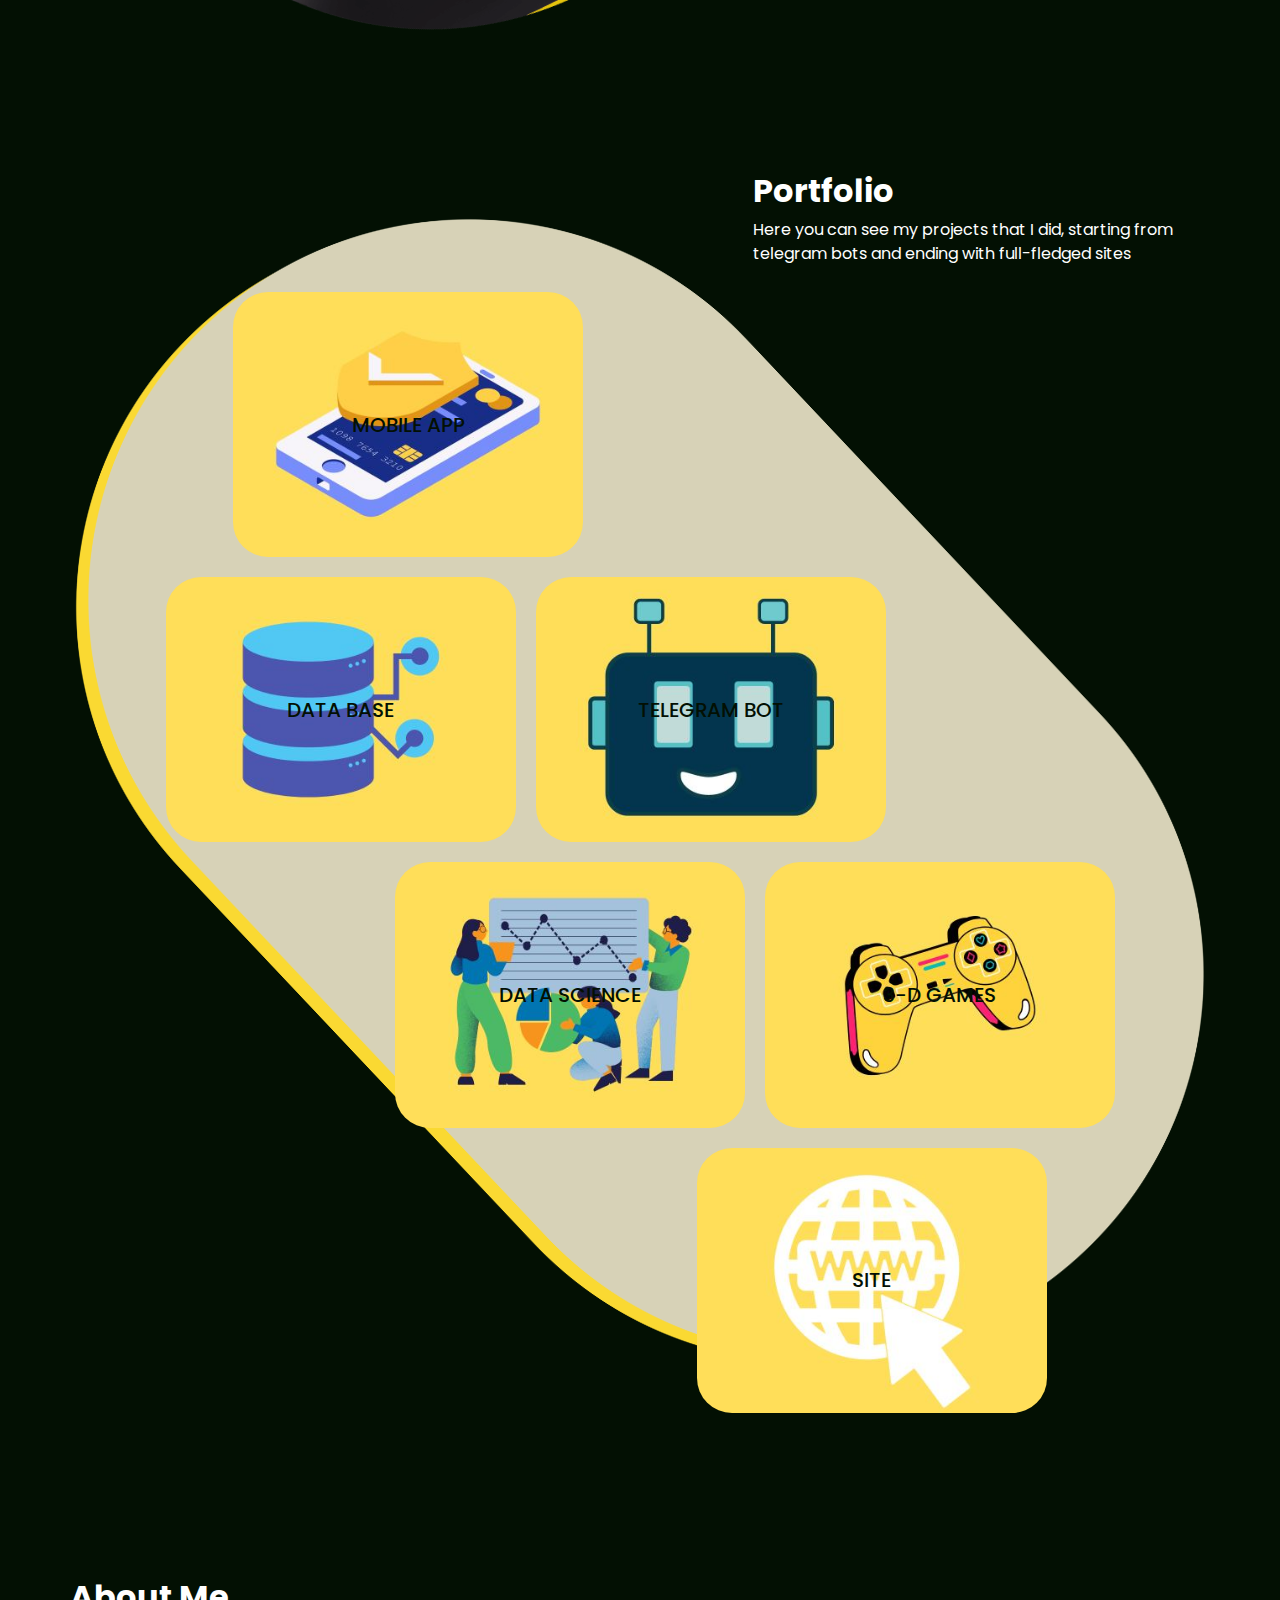
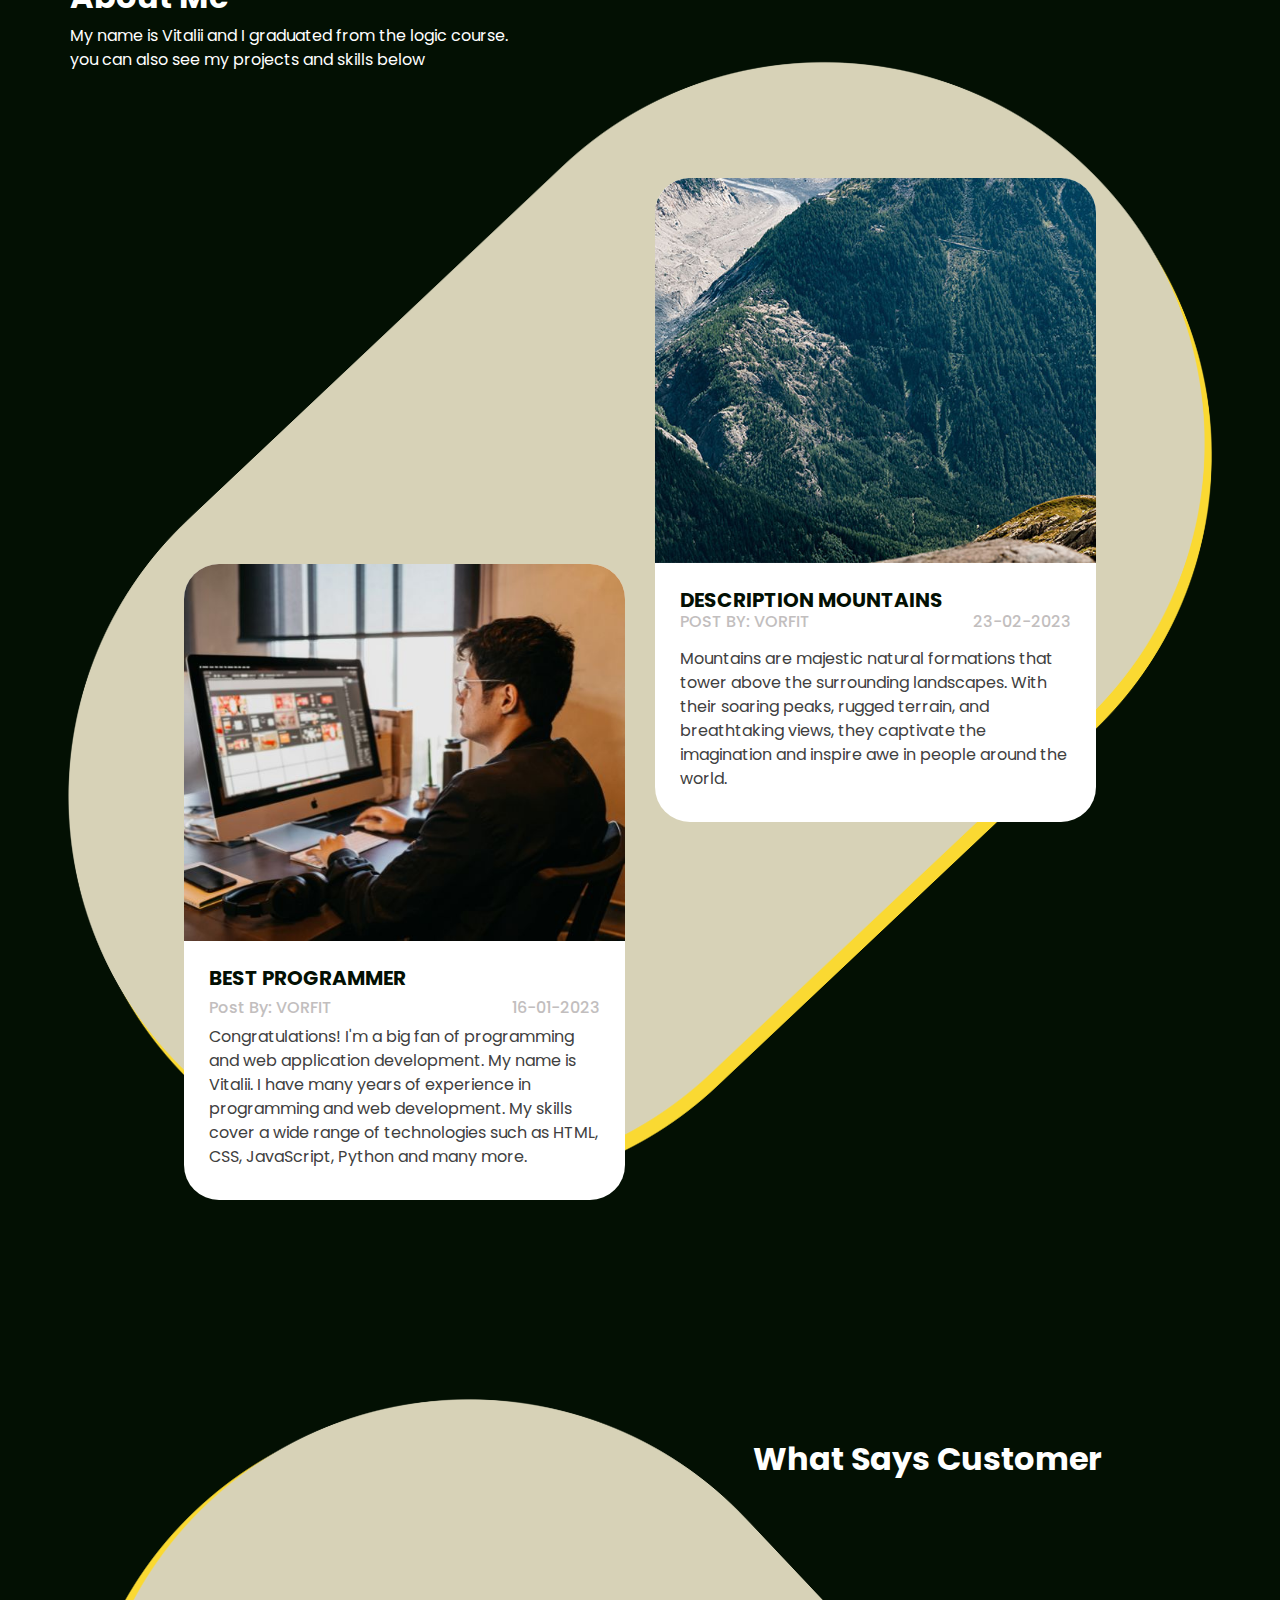
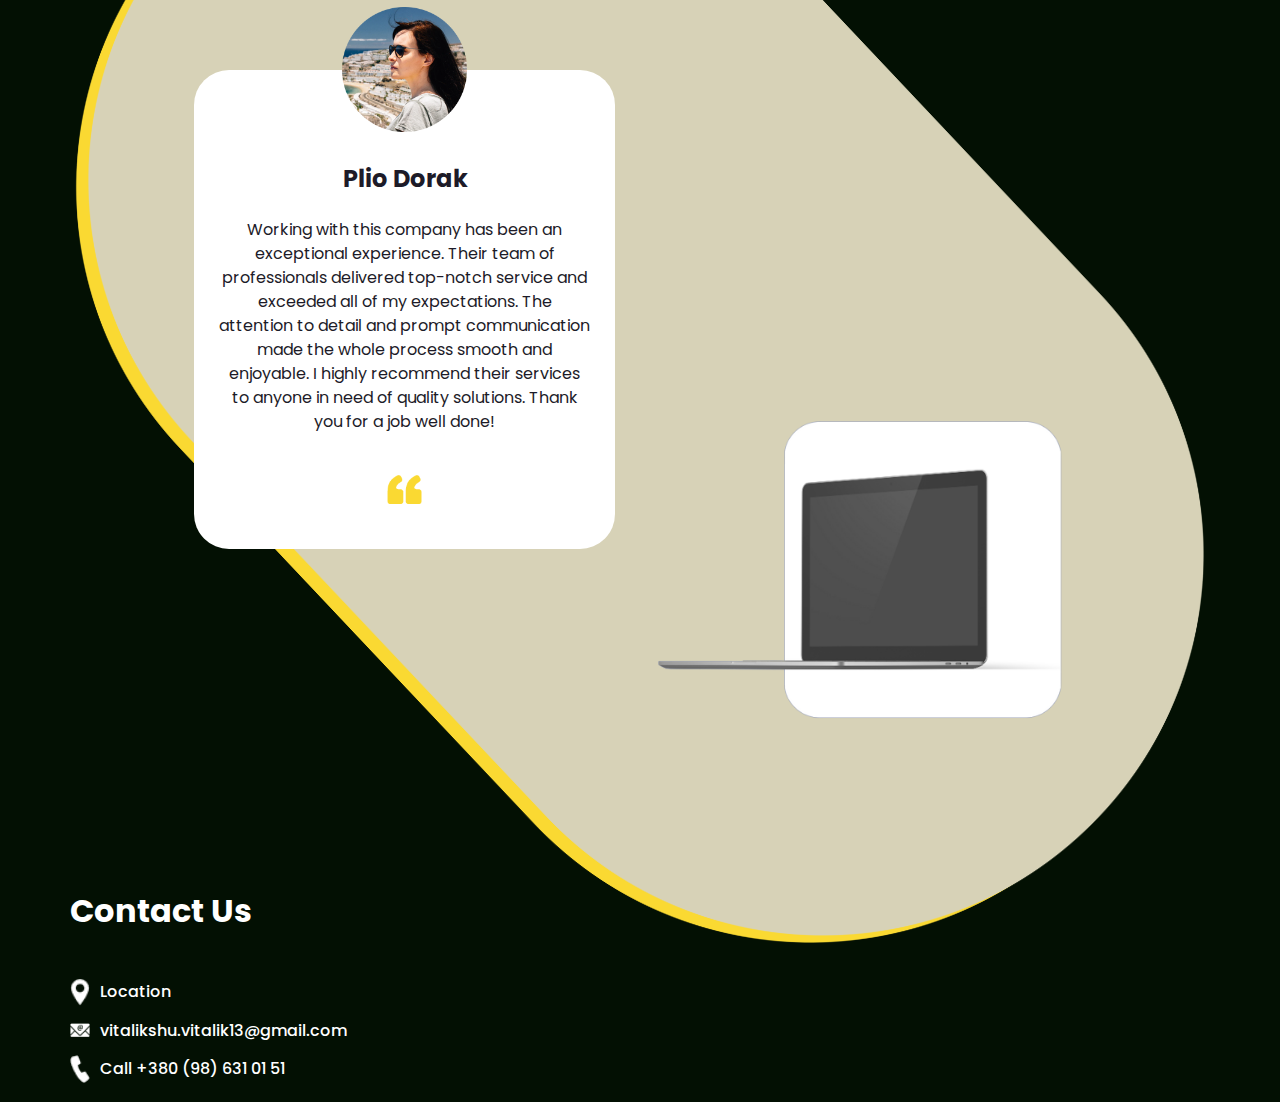
==== commit 528a290c: "Update index.html" ====
--- a/Site/templates/index.html
+++ b/Site/templates/index.html
@@ -121,7 +121,7 @@
     </div>
     <div class="img-box">
       <div class="play_btn">
-        <a href="#">
+        <a href="https://www.youtube.com/watch?v=TcdPkYRUMPc" target="_blank">
           <img src="../static/img/play.png" alt="" />
         </a>
       </div>
@@ -396,4 +396,4 @@
 
 </body>
 
-</html>+</html>
